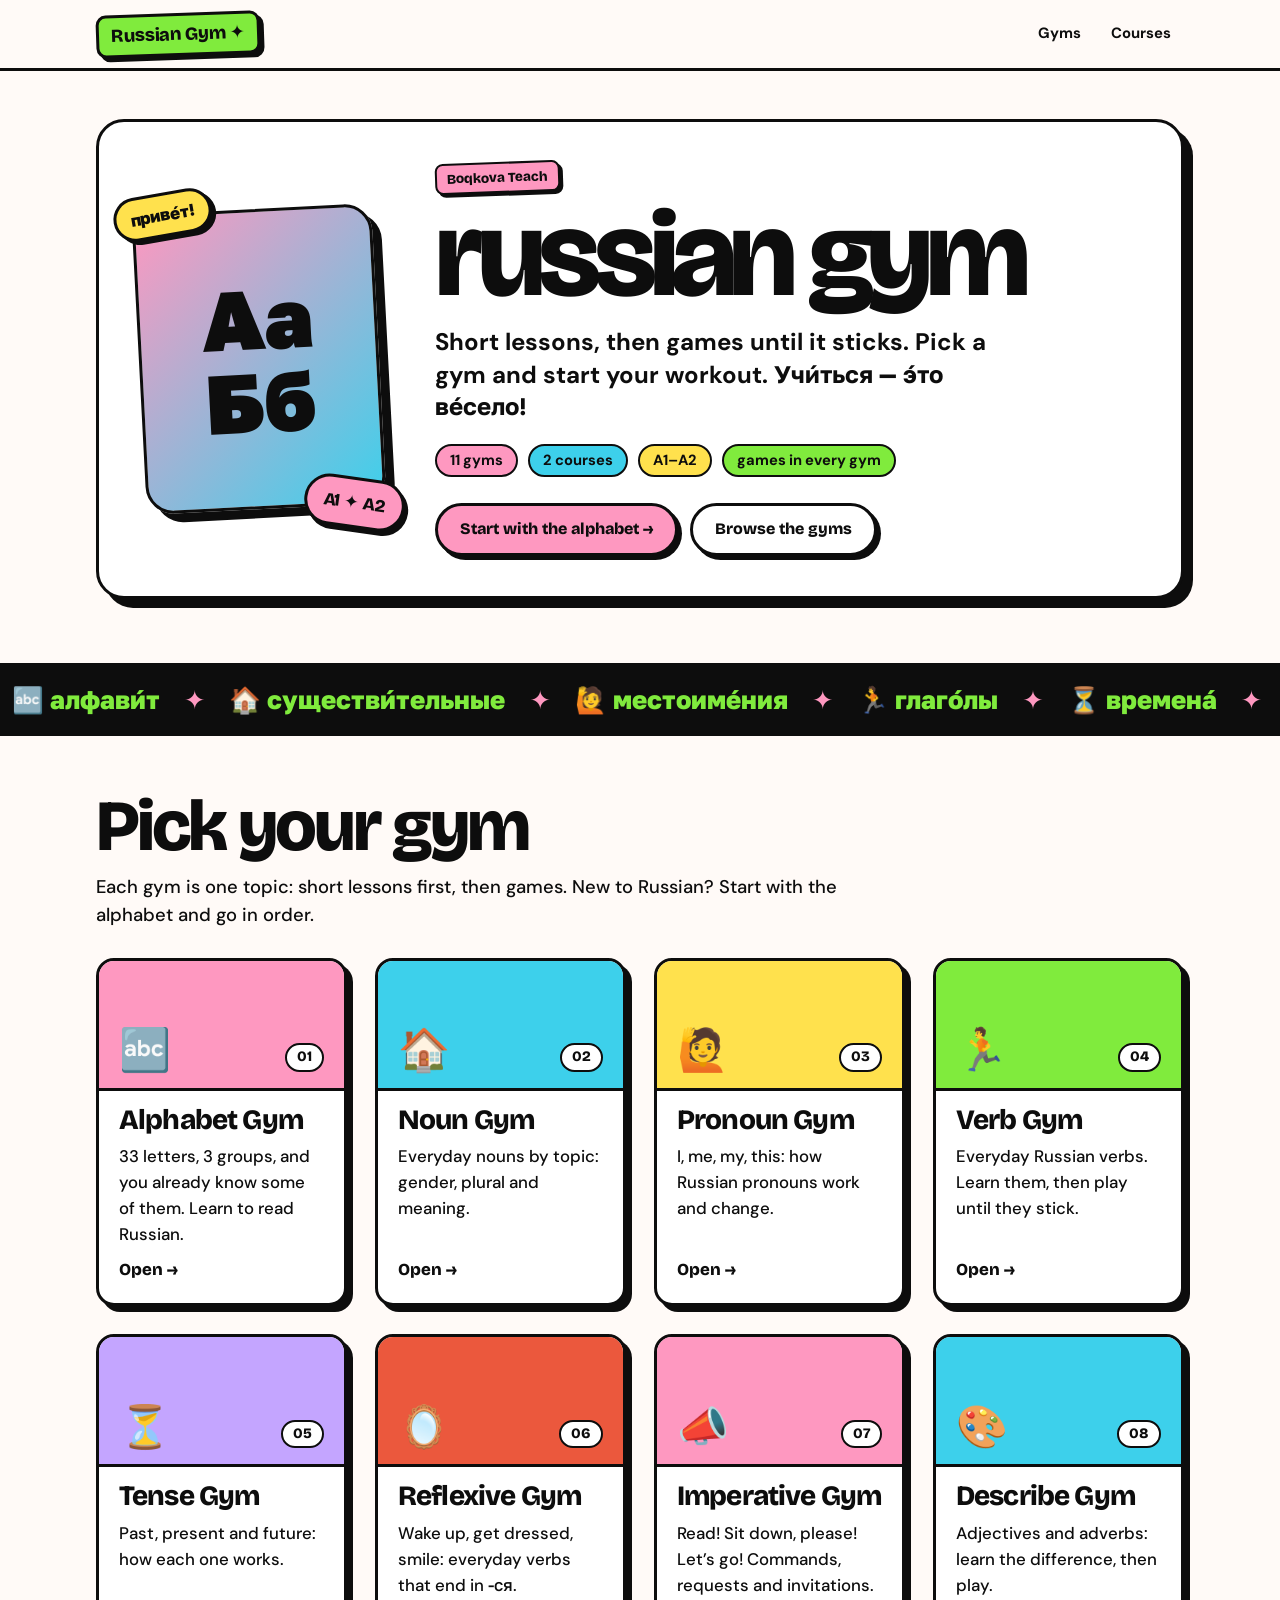
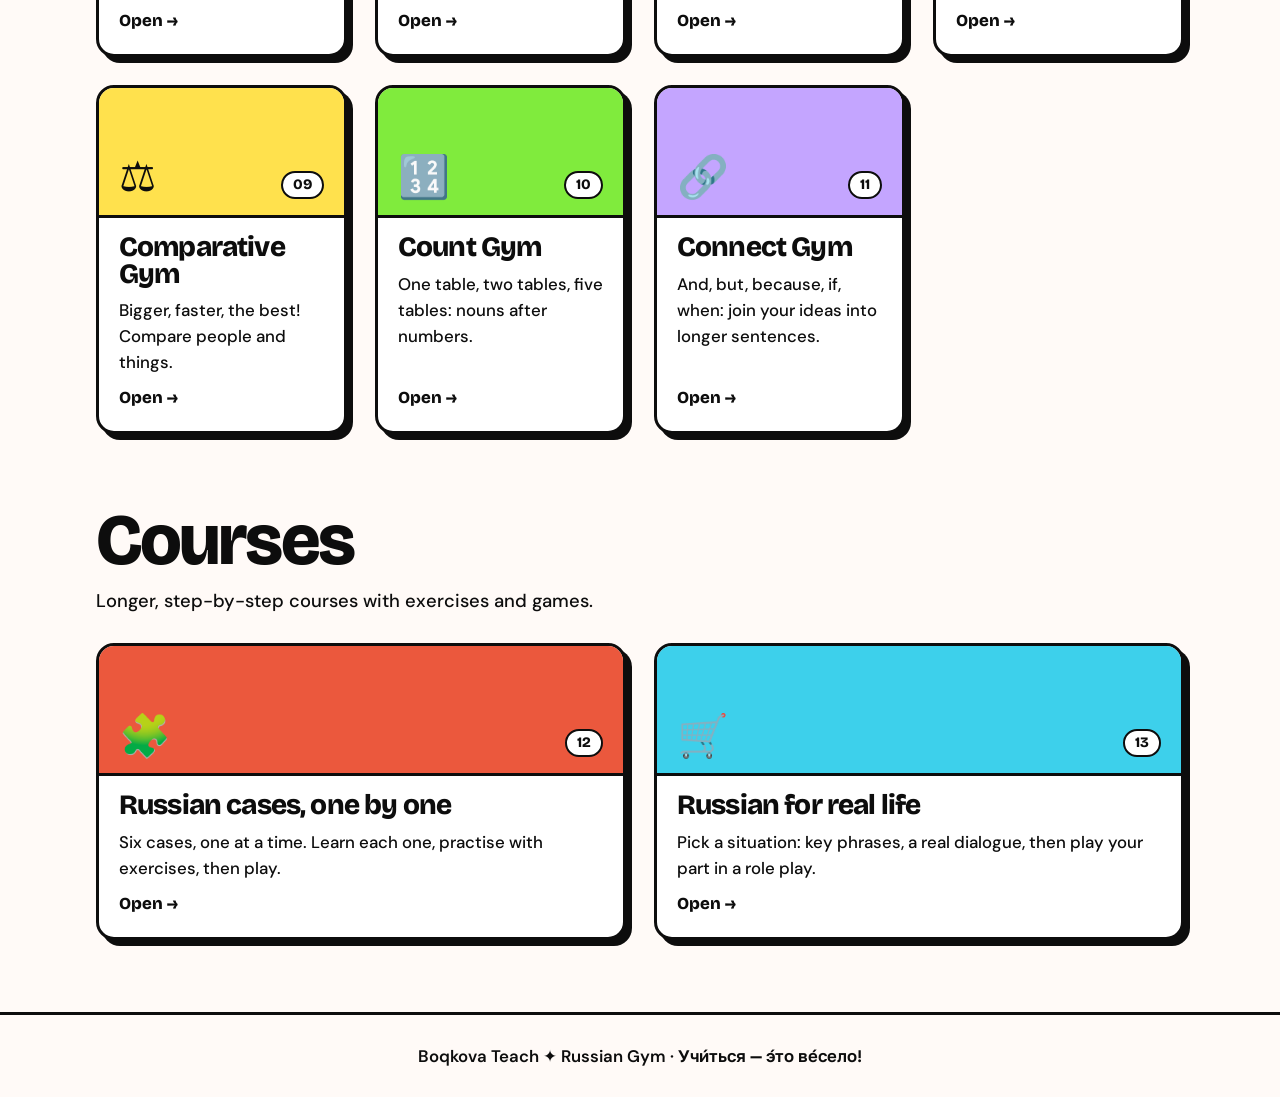
==== index.html @ 9646caab "Initial Commit" ====
<!DOCTYPE html>
<html lang="en">
<head>
<meta charset="UTF-8">
<meta name="viewport" content="width=device-width, initial-scale=1.0">
<title>Russian Gym · Boqkova Teach</title>
<link rel="icon" href="core/favi/favicon.ico" sizes="any">
<link rel="icon" type="image/svg+xml" href="core/favi/favicon.svg">
<link rel="icon" type="image/png" sizes="32x32" href="core/favi/favicon-32.png">
<link rel="icon" type="image/png" sizes="16x16" href="core/favi/favicon-16.png">
<link rel="apple-touch-icon" href="core/favi/apple-touch-icon.png">
<link rel="preconnect" href="https://fonts.googleapis.com">
<link rel="preconnect" href="https://fonts.gstatic.com" crossorigin>
<link href="https://fonts.googleapis.com/css2?family=Bricolage+Grotesque:opsz,wght@12..96,700..800&family=Golos+Text:wght@400..900&family=DM+Sans:wght@400;500;600;700&display=swap" rel="stylesheet">
<link rel="stylesheet" href="core/css/gym.css">
<link rel="stylesheet" href="static/index.css">
</head>
<body>

<header class="header">
  <div class="container header__inner">
    <a class="brand" href="index.html">Russian Gym ✦</a>
    <nav class="nav">
      <a class="nav__link" href="#gyms">Gyms</a>
      <a class="nav__link" href="#courses">Courses</a>
    </nav>
  </div>
</header>

<main>
  <section class="hero-wrap"><div class="container"><div class="hero">
    <div class="hero__media">
      <div class="hero__avatar ru">Аа<br>Бб</div>
      <span class="hero__sticker2">приве́т!</span>
      <span class="hero__sticker">A1 ✦ A2</span>
    </div>
    <div>
      <span class="hero__chip">Boqkova Teach</span>
      <h1 class="hero__title">russian gym</h1>
      <p class="hero__lead">Short lessons, then games until it sticks. Pick a gym and start your workout. <span class="ru">Учи́ться — э́то ве́село!</span></p>
      <div class="hero__stats">
        <span class="chip" style="background:var(--pink)">11 gyms</span>
        <span class="chip">2 courses</span>
        <span class="chip" style="background:var(--yellow)">A1–A2</span>
        <span class="chip" style="background:var(--green)">games in every gym</span>
      </div>
      <div class="actions" style="justify-content:flex-start;margin-top:26px">
        <a class="btn" href="templates/alphabetGym/alphabetGym.html">Start with the alphabet →</a>
        <a class="btn btn--ghost" href="#gyms">Browse the gyms</a>
      </div>
    </div>
  </div></div></section>

  <div class="marquee">
    <div class="marquee__track" aria-hidden="true"><span>🔤 алфави́т</span><span class="marquee__star">✦</span><span>🏠 существи́тельные</span><span class="marquee__star">✦</span><span>🙋 местоиме́ния</span><span class="marquee__star">✦</span><span>🏃 глаго́лы</span><span class="marquee__star">✦</span><span>⏳ времена́</span><span class="marquee__star">✦</span><span>🧩 паде́жи</span><span class="marquee__star">✦</span><span>🎨 прилага́тельные</span><span class="marquee__star">✦</span><span>🔢 чи́сла</span><span class="marquee__star">✦</span><span>🛒 разгово́р</span><span class="marquee__star">✦</span></div>
    <div class="marquee__track" aria-hidden="true"><span>🔤 алфави́т</span><span class="marquee__star">✦</span><span>🏠 существи́тельные</span><span class="marquee__star">✦</span><span>🙋 местоиме́ния</span><span class="marquee__star">✦</span><span>🏃 глаго́лы</span><span class="marquee__star">✦</span><span>⏳ времена́</span><span class="marquee__star">✦</span><span>🧩 паде́жи</span><span class="marquee__star">✦</span><span>🎨 прилага́тельные</span><span class="marquee__star">✦</span><span>🔢 чи́сла</span><span class="marquee__star">✦</span><span>🛒 разгово́р</span><span class="marquee__star">✦</span></div>
  </div>

  <section class="section" id="gyms"><div class="container">
    <h2 class="heading">Pick your gym</h2>
    <p class="lead">Each gym is one topic: short lessons first, then games. New to Russian? Start with the alphabet and go in order.</p>
    <div class="grid">
      <a class="mode" href="templates/alphabetGym/alphabetGym.html">
        <div class="mode__banner" style="--c:var(--pink)"><span class="mode__emoji">🔤</span><span class="mode__num">01</span></div>
        <div class="mode__body"><h3 class="mode__title">Alphabet Gym</h3><p class="mode__sum">33 letters, 3 groups, and you already know some of them. Learn to read Russian.</p><span class="mode__go">Open →</span></div>
      </a>
      <a class="mode" href="templates/nounGym/nounGym.html">
        <div class="mode__banner" style="--c:var(--blue)"><span class="mode__emoji">🏠</span><span class="mode__num">02</span></div>
        <div class="mode__body"><h3 class="mode__title">Noun Gym</h3><p class="mode__sum">Everyday nouns by topic: gender, plural and meaning.</p><span class="mode__go">Open →</span></div>
      </a>
      <a class="mode" href="templates/pronounGym/pronounGym.html">
        <div class="mode__banner" style="--c:var(--yellow)"><span class="mode__emoji">🙋</span><span class="mode__num">03</span></div>
        <div class="mode__body"><h3 class="mode__title">Pronoun Gym</h3><p class="mode__sum">I, me, my, this: how Russian pronouns work and change.</p><span class="mode__go">Open →</span></div>
      </a>
      <a class="mode" href="templates/verbGym/verbGym.html">
        <div class="mode__banner" style="--c:var(--green)"><span class="mode__emoji">🏃</span><span class="mode__num">04</span></div>
        <div class="mode__body"><h3 class="mode__title">Verb Gym</h3><p class="mode__sum">Everyday Russian verbs. Learn them, then play until they stick.</p><span class="mode__go">Open →</span></div>
      </a>
      <a class="mode" href="templates/tenseGym/tenseGym.html">
        <div class="mode__banner" style="--c:var(--lilac)"><span class="mode__emoji">⏳</span><span class="mode__num">05</span></div>
        <div class="mode__body"><h3 class="mode__title">Tense Gym</h3><p class="mode__sum">Past, present and future: how each one works.</p><span class="mode__go">Open →</span></div>
      </a>
      <a class="mode" href="templates/reflexiveGym/reflexiveGym.html">
        <div class="mode__banner" style="--c:var(--red)"><span class="mode__emoji">🪞</span><span class="mode__num">06</span></div>
        <div class="mode__body"><h3 class="mode__title">Reflexive Gym</h3><p class="mode__sum">Wake up, get dressed, smile: everyday verbs that end in <span class="ru">-ся</span>.</p><span class="mode__go">Open →</span></div>
      </a>
      <a class="mode" href="templates/imperativeGym/imperativeGym.html">
        <div class="mode__banner" style="--c:var(--pink)"><span class="mode__emoji">📣</span><span class="mode__num">07</span></div>
        <div class="mode__body"><h3 class="mode__title">Imperative Gym</h3><p class="mode__sum">Read! Sit down, please! Let’s go! Commands, requests and invitations.</p><span class="mode__go">Open →</span></div>
      </a>
      <a class="mode" href="templates/describeGym/describeGym.html">
        <div class="mode__banner" style="--c:var(--blue)"><span class="mode__emoji">🎨</span><span class="mode__num">08</span></div>
        <div class="mode__body"><h3 class="mode__title">Describe Gym</h3><p class="mode__sum">Adjectives and adverbs: learn the difference, then play.</p><span class="mode__go">Open →</span></div>
      </a>
      <a class="mode" href="templates/comparativeGym/comparativeGym.html">
        <div class="mode__banner" style="--c:var(--yellow)"><span class="mode__emoji">⚖️</span><span class="mode__num">09</span></div>
        <div class="mode__body"><h3 class="mode__title">Comparative Gym</h3><p class="mode__sum">Bigger, faster, the best! Compare people and things.</p><span class="mode__go">Open →</span></div>
      </a>
      <a class="mode" href="templates/countGym/countGym.html">
        <div class="mode__banner" style="--c:var(--green)"><span class="mode__emoji">🔢</span><span class="mode__num">10</span></div>
        <div class="mode__body"><h3 class="mode__title">Count Gym</h3><p class="mode__sum">One table, two tables, five tables: nouns after numbers.</p><span class="mode__go">Open →</span></div>
      </a>
      <a class="mode" href="templates/connectGym/connectGym.html">
        <div class="mode__banner" style="--c:var(--lilac)"><span class="mode__emoji">🔗</span><span class="mode__num">11</span></div>
        <div class="mode__body"><h3 class="mode__title">Connect Gym</h3><p class="mode__sum">And, but, because, if, when: join your ideas into longer sentences.</p><span class="mode__go">Open →</span></div>
      </a>
    </div>
  </div></section>

  <section class="section" id="courses" style="padding-top:0"><div class="container">
    <h2 class="heading">Courses</h2>
    <p class="lead">Longer, step-by-step courses with exercises and games.</p>
    <div class="grid">
      <a class="mode" href="templates/casesGym/casesGym.html">
        <div class="mode__banner" style="--c:var(--red)"><span class="mode__emoji">🧩</span><span class="mode__num">12</span></div>
        <div class="mode__body"><h3 class="mode__title">Russian cases, one by one</h3><p class="mode__sum">Six cases, one at a time. Learn each one, practise with exercises, then play.</p><span class="mode__go">Open →</span></div>
      </a>
      <a class="mode" href="templates/russianForRealLife/russianForRealLife.html">
        <div class="mode__banner" style="--c:var(--blue)"><span class="mode__emoji">🛒</span><span class="mode__num">13</span></div>
        <div class="mode__body"><h3 class="mode__title">Russian for real life</h3><p class="mode__sum">Pick a situation: key phrases, a real dialogue, then play your part in a role play.</p><span class="mode__go">Open →</span></div>
      </a>
    </div>
  </div></section>
</main>

<footer class="footer">
  <div class="container">Boqkova Teach ✦ Russian Gym · <span class="ru">Учи́ться — э́то ве́село!</span></div>
</footer>

</body>
</html>
---- core/css/gym.css ----
/* Shared base for the Gym pages. Loaded before each page's own CSS, which overrides it. */
:root{
  --bg:#fffaf7; --surface:#fff; --ink:#0d0d0d; --muted:#4d4a4b;
  --pink:#fe98c0; --green:#80eb3d; --blue:#3dd0eb; --red:#eb583d;
  --yellow:#ffe14d; --lilac:#c4a5ff;
  --border:3px solid var(--ink); --radius:18px;
  --shadow:6px 6px 0 var(--ink); --shadow-sm:4px 4px 0 var(--ink); --shadow-lg:9px 9px 0 var(--ink);
  --font-display:"Bricolage Grotesque","Golos Text","Arial Black",system-ui,sans-serif;
  --font-ru:"Golos Text",system-ui,sans-serif;
  --font-body:"DM Sans","Golos Text",system-ui,-apple-system,"Segoe UI",sans-serif;
  --max:1120px; color-scheme:light;
}
*,*::before,*::after{box-sizing:border-box}
html{scroll-behavior:smooth}
body{margin:0;background:var(--bg);color:var(--ink);font-family:var(--font-body);font-size:1.05rem;line-height:1.55;-webkit-font-smoothing:antialiased}
::selection{background:var(--pink)}
a{color:inherit}
.container{max-width:var(--max);margin:0 auto;padding:0 16px}
.muted{color:var(--muted)}
.ru{font-family:var(--font-ru)}
.btn{display:inline-flex;align-items:center;gap:8px;padding:11px 22px;border:var(--border);border-radius:999px;background:var(--pink);font-family:var(--font-display);font-size:1rem;font-weight:800;text-decoration:none;cursor:pointer;box-shadow:var(--shadow-sm);transition:transform .12s,box-shadow .12s}
.btn:hover{transform:translate(-2px,-2px);box-shadow:var(--shadow)}
.btn:active{transform:translate(3px,3px);box-shadow:0 0 0 var(--ink)}
.btn--ghost{background:var(--surface)}
 .btn--green{background:var(--green)}
 .btn--blue{background:var(--blue)}
 .btn--red{background:var(--red)}
 .btn--yellow{background:var(--yellow)}
.btn--sm{padding:6px 14px;font-size:.9rem;box-shadow:3px 3px 0 var(--ink)}
.btn:focus-visible,.nav__link:focus-visible,.tile:focus-visible,.choice:focus-visible{outline:3px dashed var(--ink);outline-offset:4px}
.header{position:sticky;top:0;z-index:20;background:var(--bg);border-bottom:var(--border)}
.header__inner{display:flex;align-items:center;justify-content:space-between;gap:10px 18px;min-height:68px;padding-block:10px;flex-wrap:wrap}
.nav{display:flex;flex-wrap:wrap;gap:4px}
.nav__link:hover{background:var(--surface);border-color:var(--ink)}
.nav__link.is-active{background:var(--ink);color:var(--bg)}
.seg{display:flex;border:var(--border);border-radius:999px;overflow:hidden;background:var(--surface)}
.seg button{border:0;background:none;padding:5px 12px;font-weight:800;font-family:var(--font-display);cursor:pointer}
.seg button+button{border-left:2px solid var(--ink)}
.seg button.is-on{background:var(--blue)}
.xp.bump{animation:bump .4s}
@keyframes bump{50%{transform:rotate(-4deg) scale(1.2)}}
@keyframes marquee{to{transform:translateX(-100%)}}
.section{padding:56px 0 72px}
.heading{margin:0 0 12px;font-family:var(--font-display);font-size:clamp(2.4rem,7vw,4.5rem);font-weight:800;line-height:.95;letter-spacing:-.04em}
.hero-wrap{padding:48px 0 64px}
.hero{display:flex;align-items:center;gap:56px;padding:40px;border:var(--border);border-radius:28px;background:var(--surface);box-shadow:var(--shadow-lg)}
.hero__media{position:relative;flex-shrink:0}
.hero__chip{display:inline-block;padding:3px 10px;border:2px solid var(--ink);border-radius:8px;background:var(--pink);font-family:var(--font-display);font-weight:800;font-size:.85rem;box-shadow:3px 3px 0 var(--ink);transform:rotate(-2deg)}
.hero__title{margin:14px 0 0;font-family:var(--font-display);font-size:clamp(5rem,17vw,11rem);font-weight:800;line-height:.8;letter-spacing:-.06em}
.hero__lead{max-width:34ch;margin:22px 0 0;font-size:clamp(1.15rem,2.4vw,1.5rem);font-weight:700;line-height:1.3}
.hero__stats{display:flex;flex-wrap:wrap;gap:10px;margin-top:22px}
.chip{display:inline-block;padding:3px 13px;border:2px solid var(--ink);border-radius:999px;background:var(--blue);font-size:.92rem;font-weight:700}
.grid{display:grid;grid-template-columns:repeat(auto-fit,minmax(240px,1fr));gap:28px}
.mode{display:flex;flex-direction:column;border:var(--border);border-radius:var(--radius);background:var(--surface);overflow:hidden;box-shadow:var(--shadow);text-decoration:none;transition:transform .15s,box-shadow .15s}
.mode:hover{transform:translate(-3px,-3px) rotate(-1deg);box-shadow:var(--shadow-lg)}
.mode__banner{display:flex;align-items:flex-end;justify-content:space-between;min-height:130px;padding:16px 20px;border-bottom:var(--border);background:var(--c)}
.mode__emoji{font-size:2.6rem;line-height:1}
.mode__num{font-family:var(--font-display);font-weight:800;font-size:.9rem;border:2px solid var(--ink);background:var(--surface);border-radius:999px;padding:1px 10px}
.mode__body{padding:16px 20px 20px;display:flex;flex-direction:column;gap:10px;flex:1}
.mode__title{margin:0;font-family:var(--font-display);font-size:1.75rem;font-weight:800;line-height:.95;letter-spacing:-.03em}
.mode__sum{margin:0;font-weight:500;flex:1}
.mode__go{font-family:var(--font-display);font-weight:800}
.search{flex:1 1 240px;padding:11px 18px;border:var(--border);border-radius:999px;font:inherit;font-weight:600;background:var(--surface);box-shadow:var(--shadow-sm);outline:none}
.search:focus{background:#fffbe0}
.tile:hover .tile__en{color:var(--ink)}
/* modal */
.modal{position:fixed;inset:0;z-index:50;display:none;place-items:center;padding:16px;background:rgba(13,13,13,.45)}
.modal.is-open{display:grid}
@keyframes pop{from{transform:scale(.9) rotate(-2deg);opacity:0}}
.modal__close{position:absolute;top:14px;right:14px}
.detail__body{padding:22px 28px 28px;display:flex;flex-direction:column;gap:20px}
.label{font-family:var(--font-display);font-weight:800;font-size:.85rem;text-transform:uppercase;letter-spacing:.06em;margin:0 0 8px}
.example{padding:14px 16px;border:2px dashed var(--ink);border-radius:14px;background:#fffbe0}
.example p{margin:0}
/* games */
.game{max-width:760px;margin:0 auto}
.game__bar{display:flex;flex-wrap:wrap;align-items:center;justify-content:space-between;gap:12px;margin-bottom:20px}
.progress{flex:1 1 200px;height:20px;border:var(--border);border-radius:999px;background:var(--surface);overflow:hidden}
.progress__fill{height:100%;background:var(--green);border-right:3px solid var(--ink);transition:width .3s;width:0}
.score{font-family:var(--font-display);font-weight:800;font-size:1.2rem;padding:4px 14px;border:var(--border);border-radius:999px;background:var(--yellow);box-shadow:3px 3px 0 var(--ink)}
.stage{padding:32px;border:var(--border);border-radius:24px;background:var(--surface);box-shadow:var(--shadow-lg);text-align:center}
.stage--pink{background:var(--pink)}
.choices{display:grid;grid-template-columns:1fr 1fr;gap:14px}
.choice:hover{transform:translate(-2px,-2px);background:var(--yellow)}
.choice.ok{background:var(--green)}
 .choice.bad{background:var(--red);animation:shake .35s}
.choice:disabled{cursor:default}
@keyframes shake{25%{transform:translateX(-6px)}75%{transform:translateX(6px)}}
.actions{display:flex;flex-wrap:wrap;gap:12px;justify-content:center;margin-top:16px}
.toggle-row{display:flex;flex-wrap:wrap;gap:8px;justify-content:center;margin-bottom:18px}
.answer{width:100%;max-width:380px;padding:14px 20px;border:var(--border);border-radius:16px;font-family:var(--font-ru);font-size:1.6rem;font-weight:800;text-align:center;outline:none;background:var(--bg)}
.answer:focus{background:#fffbe0}
.answer.ok{background:var(--green)}
 .answer.bad{background:var(--red);animation:shake .35s}
.kbd{display:flex;flex-direction:column;gap:6px;align-items:center;margin-top:22px}
.kbd__row{display:flex;gap:5px;flex-wrap:wrap;justify-content:center}
.key{min-width:36px;height:40px;padding:0 6px;border:2px solid var(--ink);border-radius:9px;background:var(--bg);font-family:var(--font-ru);font-weight:800;font-size:1.05rem;cursor:pointer;box-shadow:2px 2px 0 var(--ink)}
.key:active{transform:translate(2px,2px);box-shadow:none}
.key--wide{min-width:70px;background:var(--pink)}
.blank.filled{color:var(--ink);background:var(--green);border-radius:8px 8px 0 0;padding:0 8px}
.flip{perspective:1200px;width:min(440px,100%);margin:0 auto;aspect-ratio:4/3;cursor:pointer}
.flip__inner{position:relative;width:100%;height:100%;transition:transform .55s cubic-bezier(.3,1.4,.5,1);transform-style:preserve-3d}
.flip.is-flipped .flip__inner{transform:rotateY(180deg)}
.flip__face{position:absolute;inset:0;display:flex;flex-direction:column;align-items:center;justify-content:center;gap:10px;padding:24px;border:var(--border);border-radius:24px;box-shadow:var(--shadow-lg);backface-visibility:hidden;-webkit-backface-visibility:hidden}
.flip__back{background:var(--surface);transform:rotateY(180deg)}
.flip__big{font-family:var(--font-ru);font-weight:900;font-size:clamp(2.2rem,8vw,3.4rem);line-height:1;text-align:center}
.flip__hint{font-weight:700;font-size:.9rem;opacity:.7}
.mini{display:flex;flex-wrap:wrap;gap:6px;justify-content:center;font-family:var(--font-ru);font-weight:700}
.mem{display:grid;grid-template-columns:repeat(4,1fr);gap:12px}
.mcard{aspect-ratio:1/1;perspective:800px;cursor:pointer;border:0;background:none;padding:0}
.mcard__inner{position:relative;width:100%;height:100%;transition:transform .4s;transform-style:preserve-3d}
.mcard.up .mcard__inner{transform:rotateY(180deg)}
.mcard.done .mcard__front{background:var(--green)}
.mcard.done{animation:bump .4s}
.result__big{font-family:var(--font-display);font-weight:800;font-size:clamp(3.5rem,14vw,7rem);line-height:.9;letter-spacing:-.05em;margin:6px 0}
.result__msg{font-family:var(--font-ru);font-weight:800;font-size:1.5rem;margin:6px 0 4px}
.review{margin:18px auto 0;text-align:left;max-width:420px;display:flex;flex-direction:column;gap:6px}
.review div{padding:6px 12px;border:2px solid var(--ink);border-radius:10px;background:var(--bg);font-family:var(--font-ru);font-weight:600}
.footer{border-top:var(--border);padding:28px 0;text-align:center;font-weight:600}
.burst{position:fixed;z-index:99;pointer-events:none;font-size:1.6rem;font-weight:900;animation:fly 1.3s ease-out forwards}
@keyframes fly{to{transform:translate(var(--dx),var(--dy)) rotate(var(--r));opacity:0}}
---- static/index.css ----
/* Index-only rules. Copied from the Gym pages' base, which keeps these per page. */
.brand{padding:4px 12px;border:var(--border);border-radius:10px;background:var(--green);box-shadow:var(--shadow-sm);font-family:var(--font-display);font-size:1.15rem;font-weight:800;letter-spacing:-.02em;text-decoration:none;transform:rotate(-2deg);white-space:nowrap}
.nav__link{padding:5px 11px;border:2px solid transparent;border-radius:999px;font-weight:700;text-decoration:none;font-size:.93rem;transition:background .12s,border-color .12s}
.marquee{display:flex;overflow:hidden;border-block:var(--border);background:var(--ink);color:var(--green);font-family:var(--font-ru);font-size:clamp(1.1rem,3vw,1.6rem);font-weight:800;white-space:nowrap;user-select:none}
.marquee__track{display:flex;flex-shrink:0;align-items:center;gap:24px;padding:14px 12px;animation:marquee 45s linear infinite}
.marquee__star{color:var(--pink)}
@media (prefers-reduced-motion:reduce){.marquee__track{animation:none}html{scroll-behavior:auto}}
.lead{margin:0 0 28px;font-size:1.15rem;font-weight:500;max-width:62ch}
.hero__avatar{display:grid;place-items:center;width:240px;aspect-ratio:4/5;border:var(--border);border-radius:28px;background:linear-gradient(135deg,var(--pink),var(--blue));box-shadow:var(--shadow-lg);transform:rotate(-3deg);font-family:var(--font-ru);font-size:5.2rem;font-weight:900;line-height:1;text-align:center}
.hero__sticker{position:absolute;right:-26px;bottom:-20px;padding:9px 16px;border:var(--border);border-radius:999px;background:var(--pink);box-shadow:var(--shadow-sm);font-family:var(--font-display);font-size:1.1rem;font-weight:800;white-space:nowrap;transform:rotate(8deg)}
.hero__sticker2{position:absolute;left:-26px;top:-16px;padding:6px 14px;border:var(--border);border-radius:999px;background:var(--yellow);box-shadow:var(--shadow-sm);font-family:var(--font-ru);font-weight:800;transform:rotate(-10deg);white-space:nowrap}
.hero__title{font-size:clamp(3.6rem,11vw,7.6rem)}

@media (max-width:760px){
  .hero{flex-direction:column;align-items:flex-start;gap:40px;padding:28px 22px}
  .hero__avatar{width:180px;font-size:4rem}
  .nav{order:3;width:100%}
}
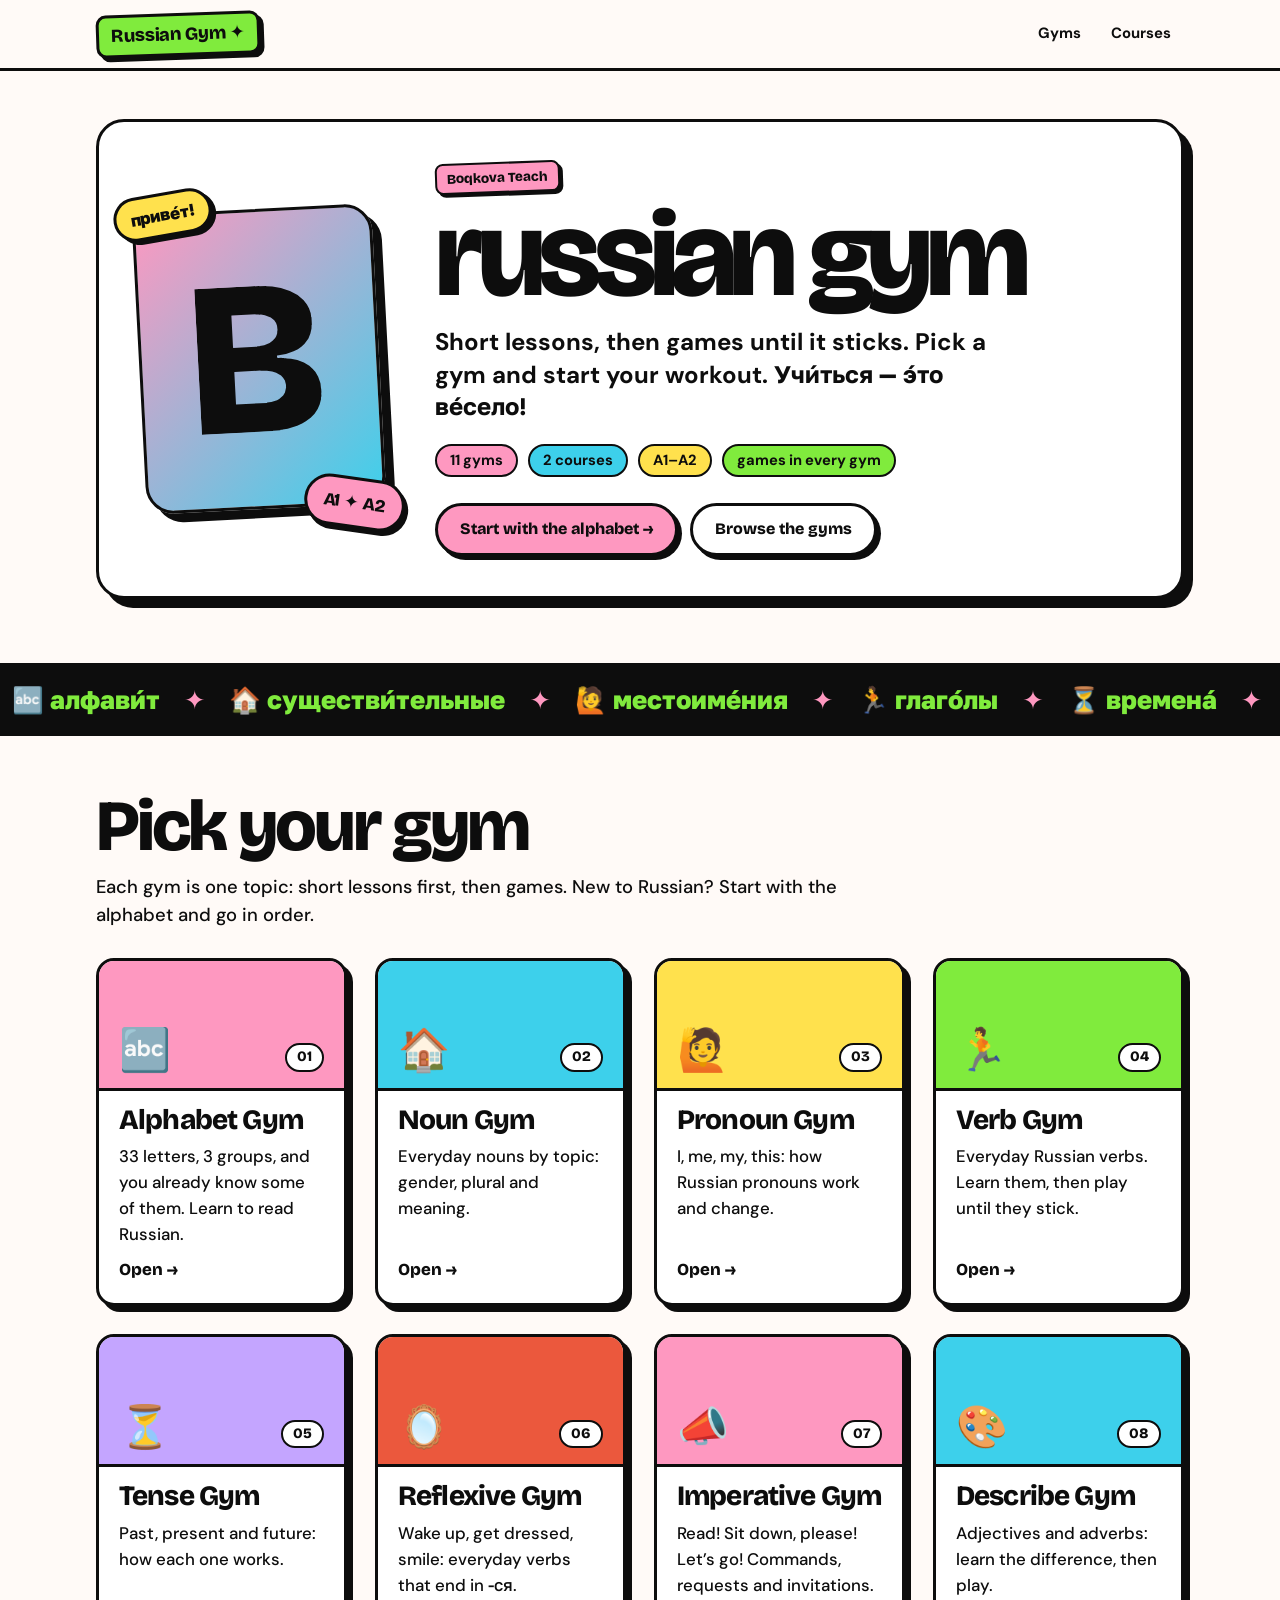
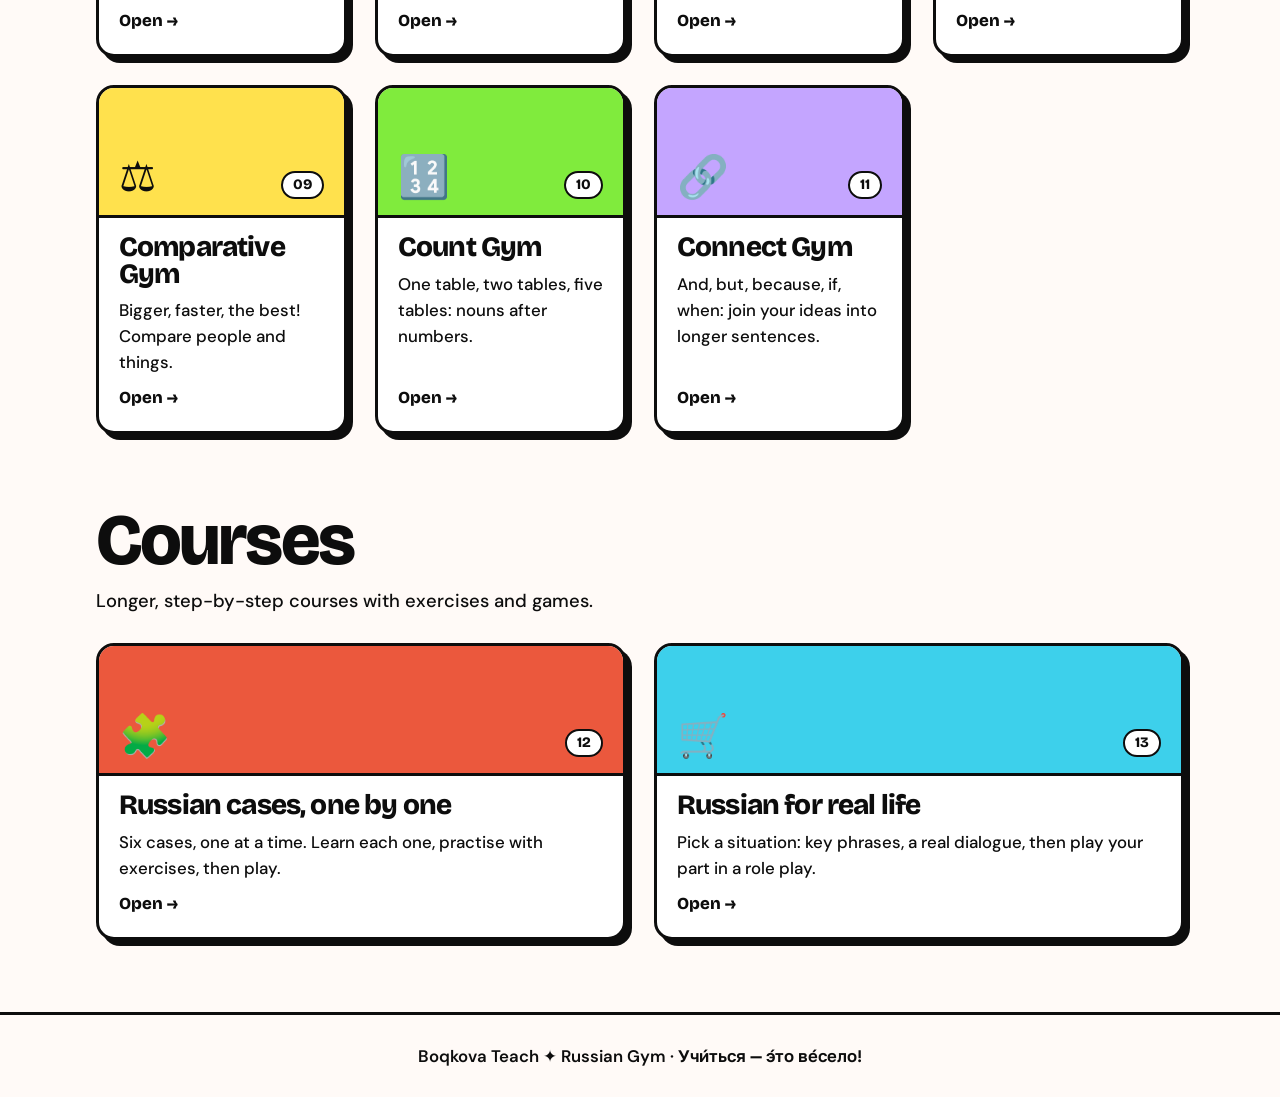
==== commit e0091b18: "changed icon and home page button" ====
--- a/index.html
+++ b/index.html
@@ -30,7 +30,7 @@
 <main>
   <section class="hero-wrap"><div class="container"><div class="hero">
     <div class="hero__media">
-      <div class="hero__avatar ru">Аа<br>Бб</div>
+      <div class="hero__avatar" role="img" aria-label="B"><svg viewBox="0 0 440 527" aria-hidden="true"><path fill="#0d0d0d" fill-rule="evenodd" d="M0,0 L0,527 L257,527 L258,526 L284,525 L285,524 L292,524 L293,523 L311,521 L346,512 L364,505 L378,498 L396,486 L411,472 L423,456 L431,440 L437,421 L437,416 L439,409 L439,398 L440,397 L440,383 L439,382 L438,363 L431,339 L422,322 L413,310 L401,298 L382,285 L359,275 L336,269 L320,267 L319,266 L312,266 L311,265 L303,265 L302,264 L290,264 L286,262 L286,256 L287,255 L319,251 L347,243 L363,236 L377,227 L388,218 L403,199 L411,182 L416,164 L417,151 L418,150 L418,123 L417,122 L416,109 L411,91 L404,76 L393,60 L372,40 L345,24 L313,12 L282,5 L261,3 L260,2 L236,1 L235,0Z M129,307 L130,306 L223,306 L224,307 L247,308 L266,312 L280,317 L297,328 L304,336 L310,347 L313,361 L313,372 L308,390 L301,400 L286,412 L278,416 L257,422 L242,423 L241,424 L130,424 L129,423Z M129,103 L130,102 L216,102 L217,103 L228,103 L229,104 L236,104 L250,107 L271,116 L283,127 L289,137 L292,147 L293,164 L292,165 L291,175 L287,185 L283,191 L273,201 L262,208 L242,215 L226,217 L225,218 L217,218 L216,219 L130,219 L129,218Z"/></svg></div>
       <span class="hero__sticker2">приве́т!</span>
       <span class="hero__sticker">A1 ✦ A2</span>
     </div>
--- a/core/css/gym.css
+++ b/core/css/gym.css
@@ -119,3 +119,10 @@
 .footer{border-top:var(--border);padding:28px 0;text-align:center;font-weight:600}
 .burst{position:fixed;z-index:99;pointer-events:none;font-size:1.6rem;font-weight:900;animation:fly 1.3s ease-out forwards}
 @keyframes fly{to{transform:translate(var(--dx),var(--dy)) rotate(var(--r));opacity:0}}
+/* Back to index.html: arrow + favicon tile (arrow hidden on phones) */
+.header__home{display:flex;align-items:center;gap:12px}
+.home-btn{display:inline-flex;align-items:center;gap:6px;padding:3px 3px 3px 10px;border:var(--border);border-radius:999px;background:var(--surface);box-shadow:3px 3px 0 var(--ink);font-family:var(--font-display);font-size:.95rem;font-weight:800;text-decoration:none;white-space:nowrap;transform:rotate(2deg);transition:transform .12s,box-shadow .12s}
+.home-btn img{display:block;width:30px;height:30px}
+.home-btn:hover{transform:rotate(2deg) translate(-2px,-2px);box-shadow:5px 5px 0 var(--ink)}
+.home-btn:focus-visible{outline:3px dashed var(--ink);outline-offset:4px}
+@media (max-width:560px){.home-btn{padding:3px}.home-btn span{display:none}}
--- a/static/index.css
+++ b/static/index.css
@@ -7,6 +7,7 @@
 @media (prefers-reduced-motion:reduce){.marquee__track{animation:none}html{scroll-behavior:auto}}
 .lead{margin:0 0 28px;font-size:1.15rem;font-weight:500;max-width:62ch}
 .hero__avatar{display:grid;place-items:center;width:240px;aspect-ratio:4/5;border:var(--border);border-radius:28px;background:linear-gradient(135deg,var(--pink),var(--blue));box-shadow:var(--shadow-lg);transform:rotate(-3deg);font-family:var(--font-ru);font-size:5.2rem;font-weight:900;line-height:1;text-align:center}
+.hero__avatar svg{display:block;width:52%;height:auto}
 .hero__sticker{position:absolute;right:-26px;bottom:-20px;padding:9px 16px;border:var(--border);border-radius:999px;background:var(--pink);box-shadow:var(--shadow-sm);font-family:var(--font-display);font-size:1.1rem;font-weight:800;white-space:nowrap;transform:rotate(8deg)}
 .hero__sticker2{position:absolute;left:-26px;top:-16px;padding:6px 14px;border:var(--border);border-radius:999px;background:var(--yellow);box-shadow:var(--shadow-sm);font-family:var(--font-ru);font-weight:800;transform:rotate(-10deg);white-space:nowrap}
 .hero__title{font-size:clamp(3.6rem,11vw,7.6rem)}
